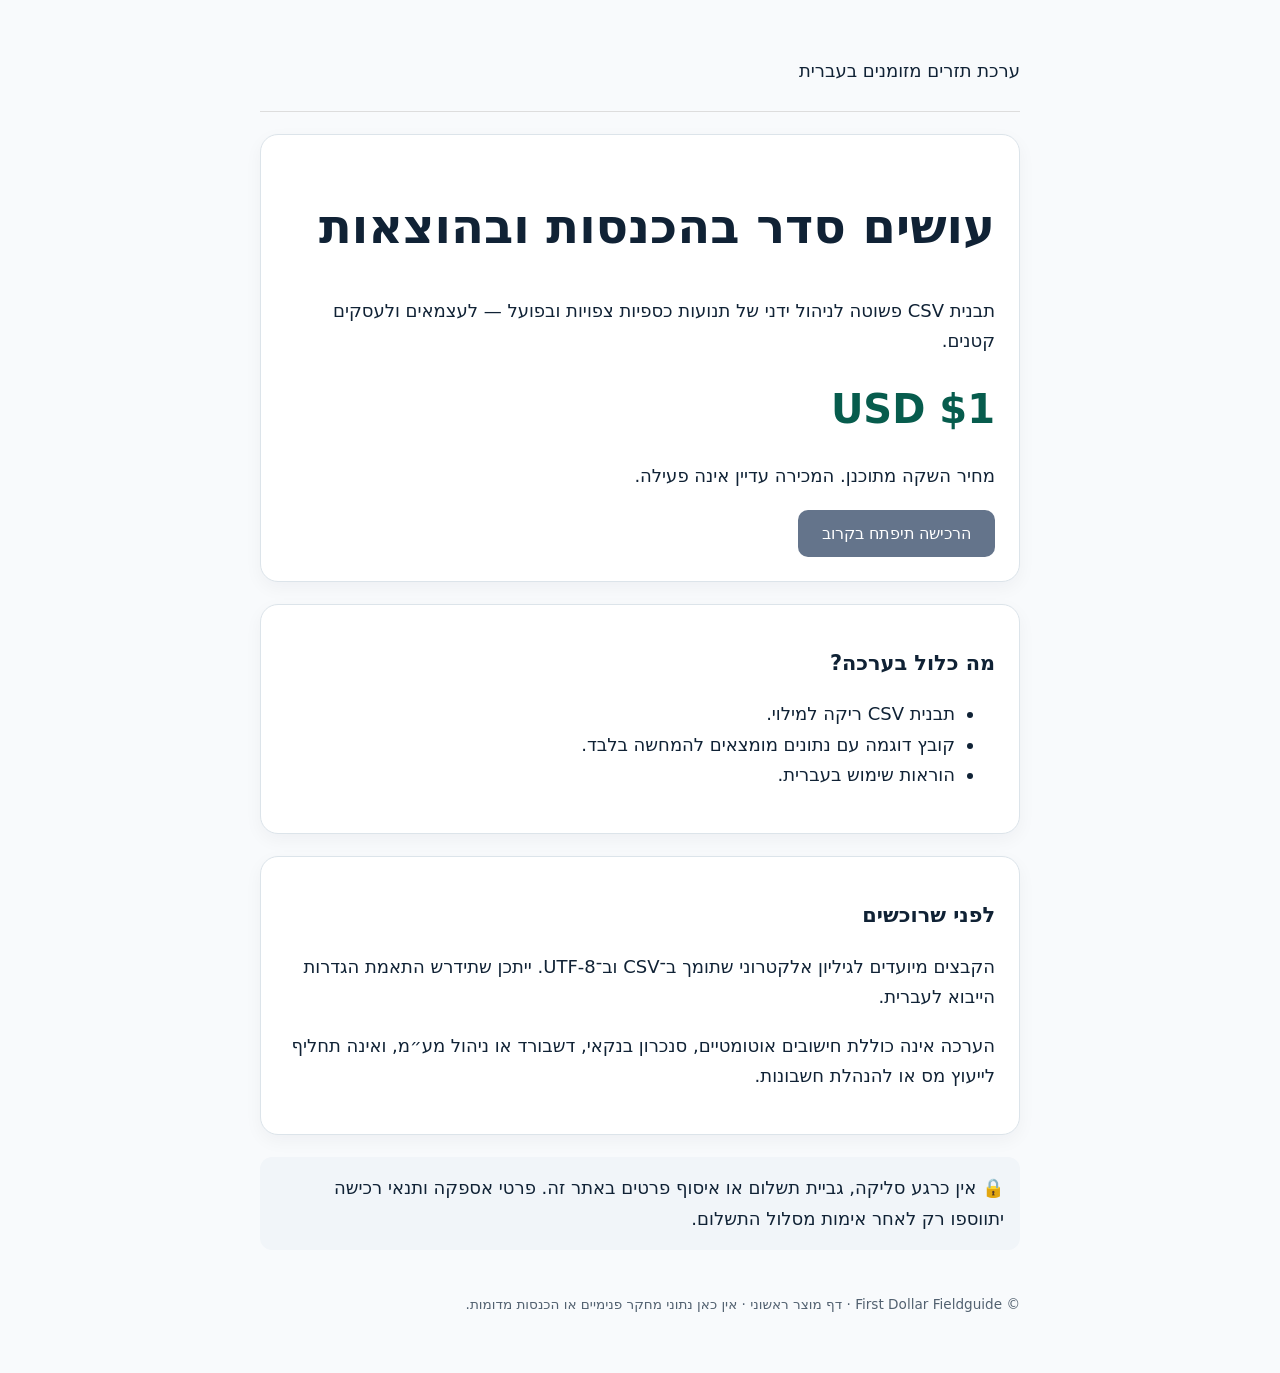
==== index.html @ c1e66d5a "Publish reviewed public-only asset index.html" ====
<!doctype html>
<html lang="he" dir="rtl"><head><meta charset="utf-8"><meta name="viewport" content="width=device-width,initial-scale=1"><meta name="description" content="ערכת תזרים מזומנים בסיסית בעברית לעצמאים"><title>ערכת תזרים בעברית | $1</title><style>body{margin:0;background:#f8fafc;color:#102235;font:18px/1.7 system-ui,Arial,sans-serif}main{max-width:760px;margin:0 auto;padding:32px 20px}header{padding:24px 0;border-bottom:1px solid #ddd}h1{font-size:clamp(2rem,6vw,3rem);line-height:1.2}h2{font-size:1.3rem}.price{font-size:2.5rem;font-weight:800;color:#075c4d}.box{background:white;border:1px solid #dce4ea;border-radius:18px;padding:24px;margin:22px 0;box-shadow:0 6px 18px #1022350b}.notice{background:#f1f5f9;padding:16px;border-radius:12px}button{border:0;background:#64748b;color:white;border-radius:10px;padding:14px 24px;font-size:1rem}footer{font-size:.85rem;color:#526170;padding:25px 0}</style></head><body><main><header>ערכת תזרים מזומנים בעברית</header><section class="box"><h1>עושים סדר בהכנסות ובהוצאות</h1><p>תבנית CSV פשוטה לניהול ידני של תנועות כספיות צפויות ובפועל — לעצמאים ולעסקים קטנים.</p><div class="price">$1 USD</div><p>מחיר השקה מתוכנן. המכירה עדיין אינה פעילה.</p><button disabled aria-disabled="true">הרכישה תיפתח בקרוב</button></section><section class="box"><h2>מה כלול בערכה?</h2><ul><li>תבנית CSV ריקה למילוי.</li><li>קובץ דוגמה עם נתונים מומצאים להמחשה בלבד.</li><li>הוראות שימוש בעברית.</li></ul></section><section class="box"><h2>לפני שרוכשים</h2><p>הקבצים מיועדים לגיליון אלקטרוני שתומך ב־CSV וב־UTF-8. ייתכן שתידרש התאמת הגדרות הייבוא לעברית.</p><p>הערכה אינה כוללת חישובים אוטומטיים, סנכרון בנקאי, דשבורד או ניהול מע״מ, ואינה תחליף לייעוץ מס או להנהלת חשבונות.</p></section><p class="notice">🔒 אין כרגע סליקה, גביית תשלום או איסוף פרטים באתר זה. פרטי אספקה ותנאי רכישה יתווספו רק לאחר אימות מסלול התשלום.</p><footer>© First Dollar Fieldguide · דף מוצר ראשוני · אין כאן נתוני מחקר פנימיים או הכנסות מדומות.</footer></main></body></html>
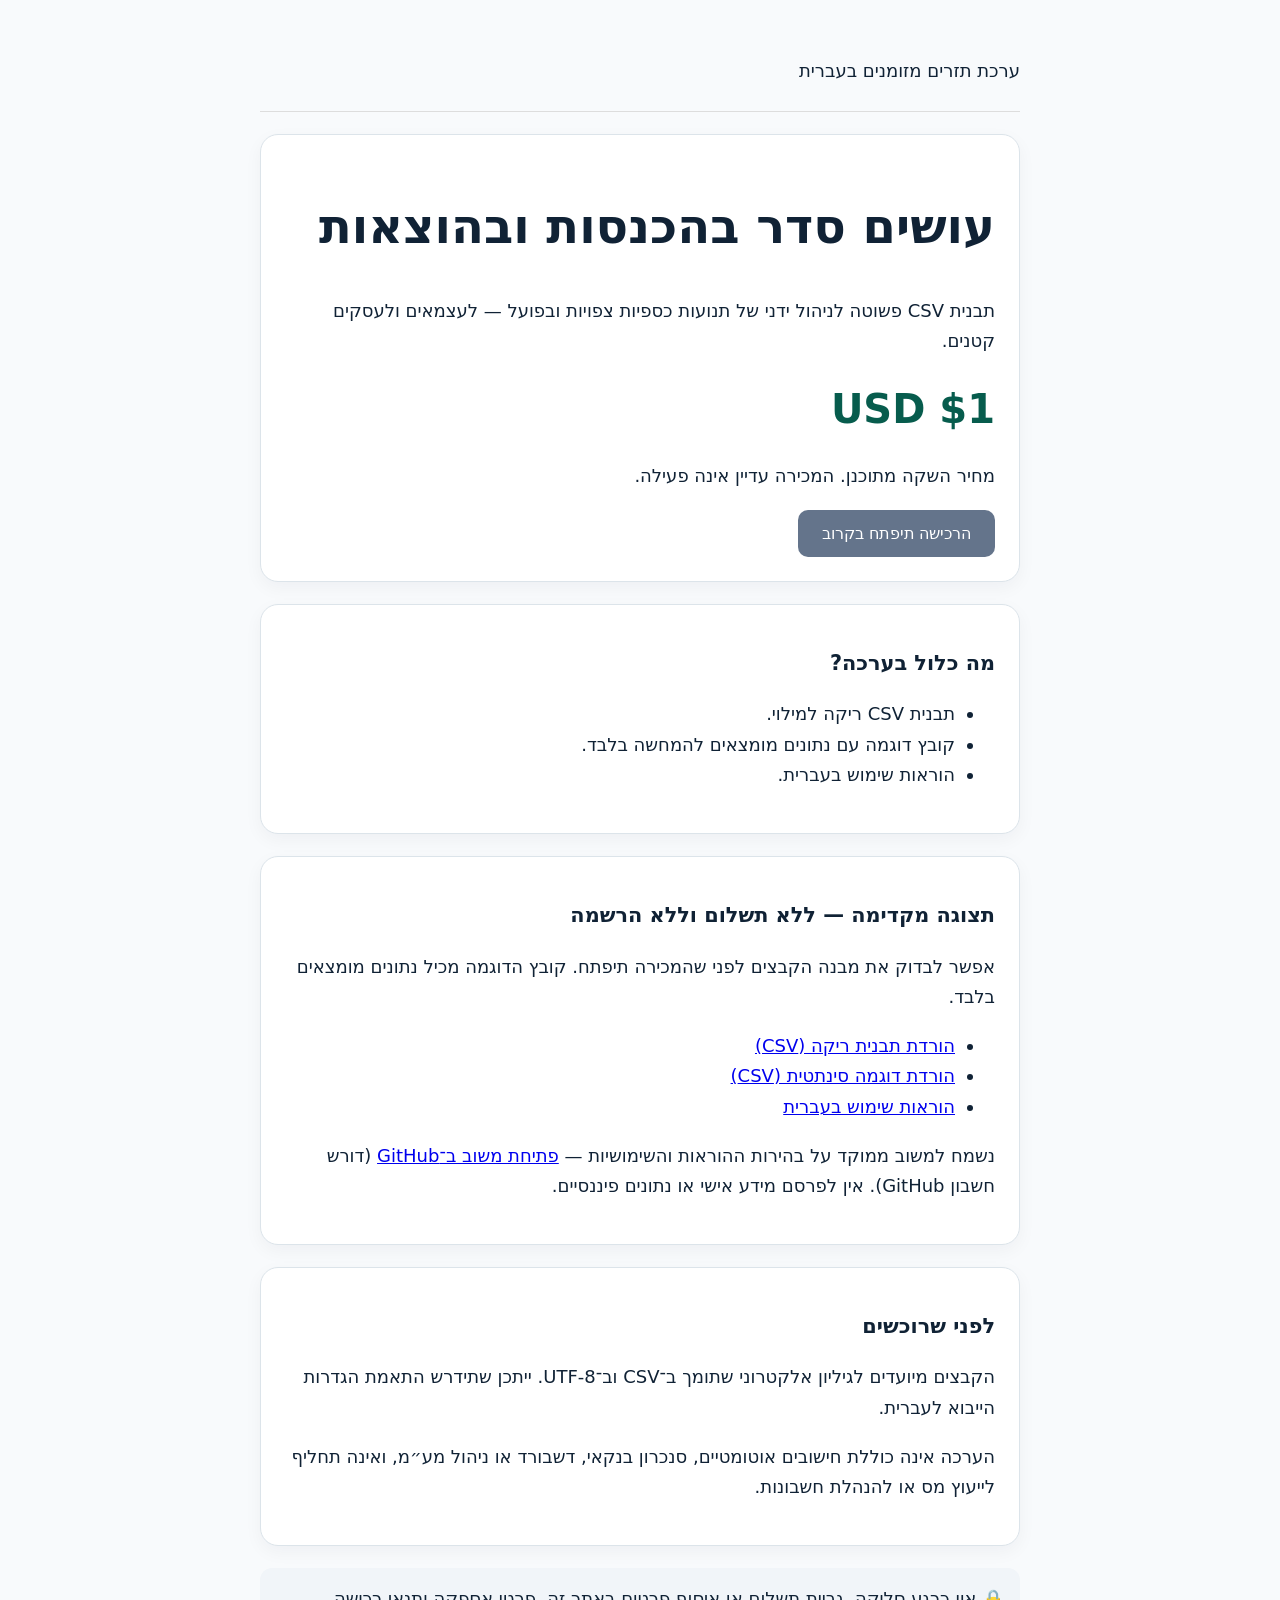
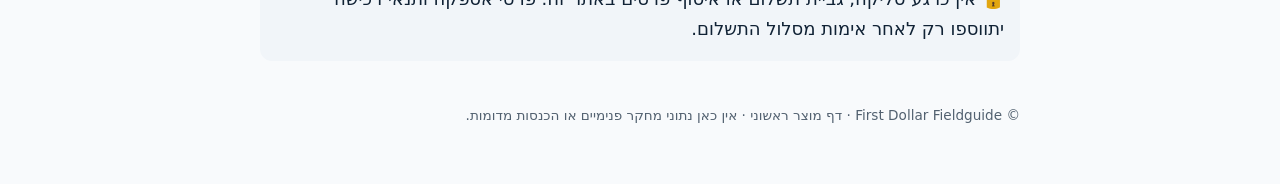
==== commit ac3cbdd9: "Add no-signup public preview and privacy-aware feedback channel" ====
--- a/index.html
+++ b/index.html
@@ -1,2 +1,2 @@
 <!doctype html>
-<html lang="he" dir="rtl"><head><meta charset="utf-8"><meta name="viewport" content="width=device-width,initial-scale=1"><meta name="description" content="ערכת תזרים מזומנים בסיסית בעברית לעצמאים"><title>ערכת תזרים בעברית | $1</title><style>body{margin:0;background:#f8fafc;color:#102235;font:18px/1.7 system-ui,Arial,sans-serif}main{max-width:760px;margin:0 auto;padding:32px 20px}header{padding:24px 0;border-bottom:1px solid #ddd}h1{font-size:clamp(2rem,6vw,3rem);line-height:1.2}h2{font-size:1.3rem}.price{font-size:2.5rem;font-weight:800;color:#075c4d}.box{background:white;border:1px solid #dce4ea;border-radius:18px;padding:24px;margin:22px 0;box-shadow:0 6px 18px #1022350b}.notice{background:#f1f5f9;padding:16px;border-radius:12px}button{border:0;background:#64748b;color:white;border-radius:10px;padding:14px 24px;font-size:1rem}footer{font-size:.85rem;color:#526170;padding:25px 0}</style></head><body><main><header>ערכת תזרים מזומנים בעברית</header><section class="box"><h1>עושים סדר בהכנסות ובהוצאות</h1><p>תבנית CSV פשוטה לניהול ידני של תנועות כספיות צפויות ובפועל — לעצמאים ולעסקים קטנים.</p><div class="price">$1 USD</div><p>מחיר השקה מתוכנן. המכירה עדיין אינה פעילה.</p><button disabled aria-disabled="true">הרכישה תיפתח בקרוב</button></section><section class="box"><h2>מה כלול בערכה?</h2><ul><li>תבנית CSV ריקה למילוי.</li><li>קובץ דוגמה עם נתונים מומצאים להמחשה בלבד.</li><li>הוראות שימוש בעברית.</li></ul></section><section class="box"><h2>לפני שרוכשים</h2><p>הקבצים מיועדים לגיליון אלקטרוני שתומך ב־CSV וב־UTF-8. ייתכן שתידרש התאמת הגדרות הייבוא לעברית.</p><p>הערכה אינה כוללת חישובים אוטומטיים, סנכרון בנקאי, דשבורד או ניהול מע״מ, ואינה תחליף לייעוץ מס או להנהלת חשבונות.</p></section><p class="notice">🔒 אין כרגע סליקה, גביית תשלום או איסוף פרטים באתר זה. פרטי אספקה ותנאי רכישה יתווספו רק לאחר אימות מסלול התשלום.</p><footer>© First Dollar Fieldguide · דף מוצר ראשוני · אין כאן נתוני מחקר פנימיים או הכנסות מדומות.</footer></main></body></html>+<html lang="he" dir="rtl"><head><meta charset="utf-8"><meta name="viewport" content="width=device-width,initial-scale=1"><meta name="description" content="ערכת תזרים מזומנים בסיסית בעברית לעצמאים"><title>ערכת תזרים בעברית | $1</title><style>body{margin:0;background:#f8fafc;color:#102235;font:18px/1.7 system-ui,Arial,sans-serif}main{max-width:760px;margin:0 auto;padding:32px 20px}header{padding:24px 0;border-bottom:1px solid #ddd}h1{font-size:clamp(2rem,6vw,3rem);line-height:1.2}h2{font-size:1.3rem}.price{font-size:2.5rem;font-weight:800;color:#075c4d}.box{background:white;border:1px solid #dce4ea;border-radius:18px;padding:24px;margin:22px 0;box-shadow:0 6px 18px #1022350b}.notice{background:#f1f5f9;padding:16px;border-radius:12px}button{border:0;background:#64748b;color:white;border-radius:10px;padding:14px 24px;font-size:1rem}footer{font-size:.85rem;color:#526170;padding:25px 0}</style></head><body><main><header>ערכת תזרים מזומנים בעברית</header><section class="box"><h1>עושים סדר בהכנסות ובהוצאות</h1><p>תבנית CSV פשוטה לניהול ידני של תנועות כספיות צפויות ובפועל — לעצמאים ולעסקים קטנים.</p><div class="price">$1 USD</div><p>מחיר השקה מתוכנן. המכירה עדיין אינה פעילה.</p><button disabled aria-disabled="true">הרכישה תיפתח בקרוב</button></section><section class="box"><h2>מה כלול בערכה?</h2><ul><li>תבנית CSV ריקה למילוי.</li><li>קובץ דוגמה עם נתונים מומצאים להמחשה בלבד.</li><li>הוראות שימוש בעברית.</li></ul></section><section class="box"><h2>תצוגה מקדימה — ללא תשלום וללא הרשמה</h2><p>אפשר לבדוק את מבנה הקבצים לפני שהמכירה תיפתח. קובץ הדוגמה מכיל נתונים מומצאים בלבד.</p><ul><li><a href="./kit/cashflow-template-he.csv" download>הורדת תבנית ריקה (CSV)</a></li><li><a href="./kit/cashflow-example-synthetic-he.csv" download>הורדת דוגמה סינתטית (CSV)</a></li><li><a href="./kit/README-he.md">הוראות שימוש בעברית</a></li></ul><p>נשמח למשוב ממוקד על בהירות ההוראות והשימושיות — <a href="https://github.com/AlmazitMe/first-dollar-public/issues/new?title=Feedback%3A%20Hebrew%20cash-flow%20kit">פתיחת משוב ב־GitHub</a> (דורש חשבון GitHub). אין לפרסם מידע אישי או נתונים פיננסיים.</p></section><section class="box"><h2>לפני שרוכשים</h2><p>הקבצים מיועדים לגיליון אלקטרוני שתומך ב־CSV וב־UTF-8. ייתכן שתידרש התאמת הגדרות הייבוא לעברית.</p><p>הערכה אינה כוללת חישובים אוטומטיים, סנכרון בנקאי, דשבורד או ניהול מע״מ, ואינה תחליף לייעוץ מס או להנהלת חשבונות.</p></section><p class="notice">🔒 אין כרגע סליקה, גביית תשלום או איסוף פרטים באתר זה. פרטי אספקה ותנאי רכישה יתווספו רק לאחר אימות מסלול התשלום.</p><footer>© First Dollar Fieldguide · דף מוצר ראשוני · אין כאן נתוני מחקר פנימיים או הכנסות מדומות.</footer></main></body></html>
